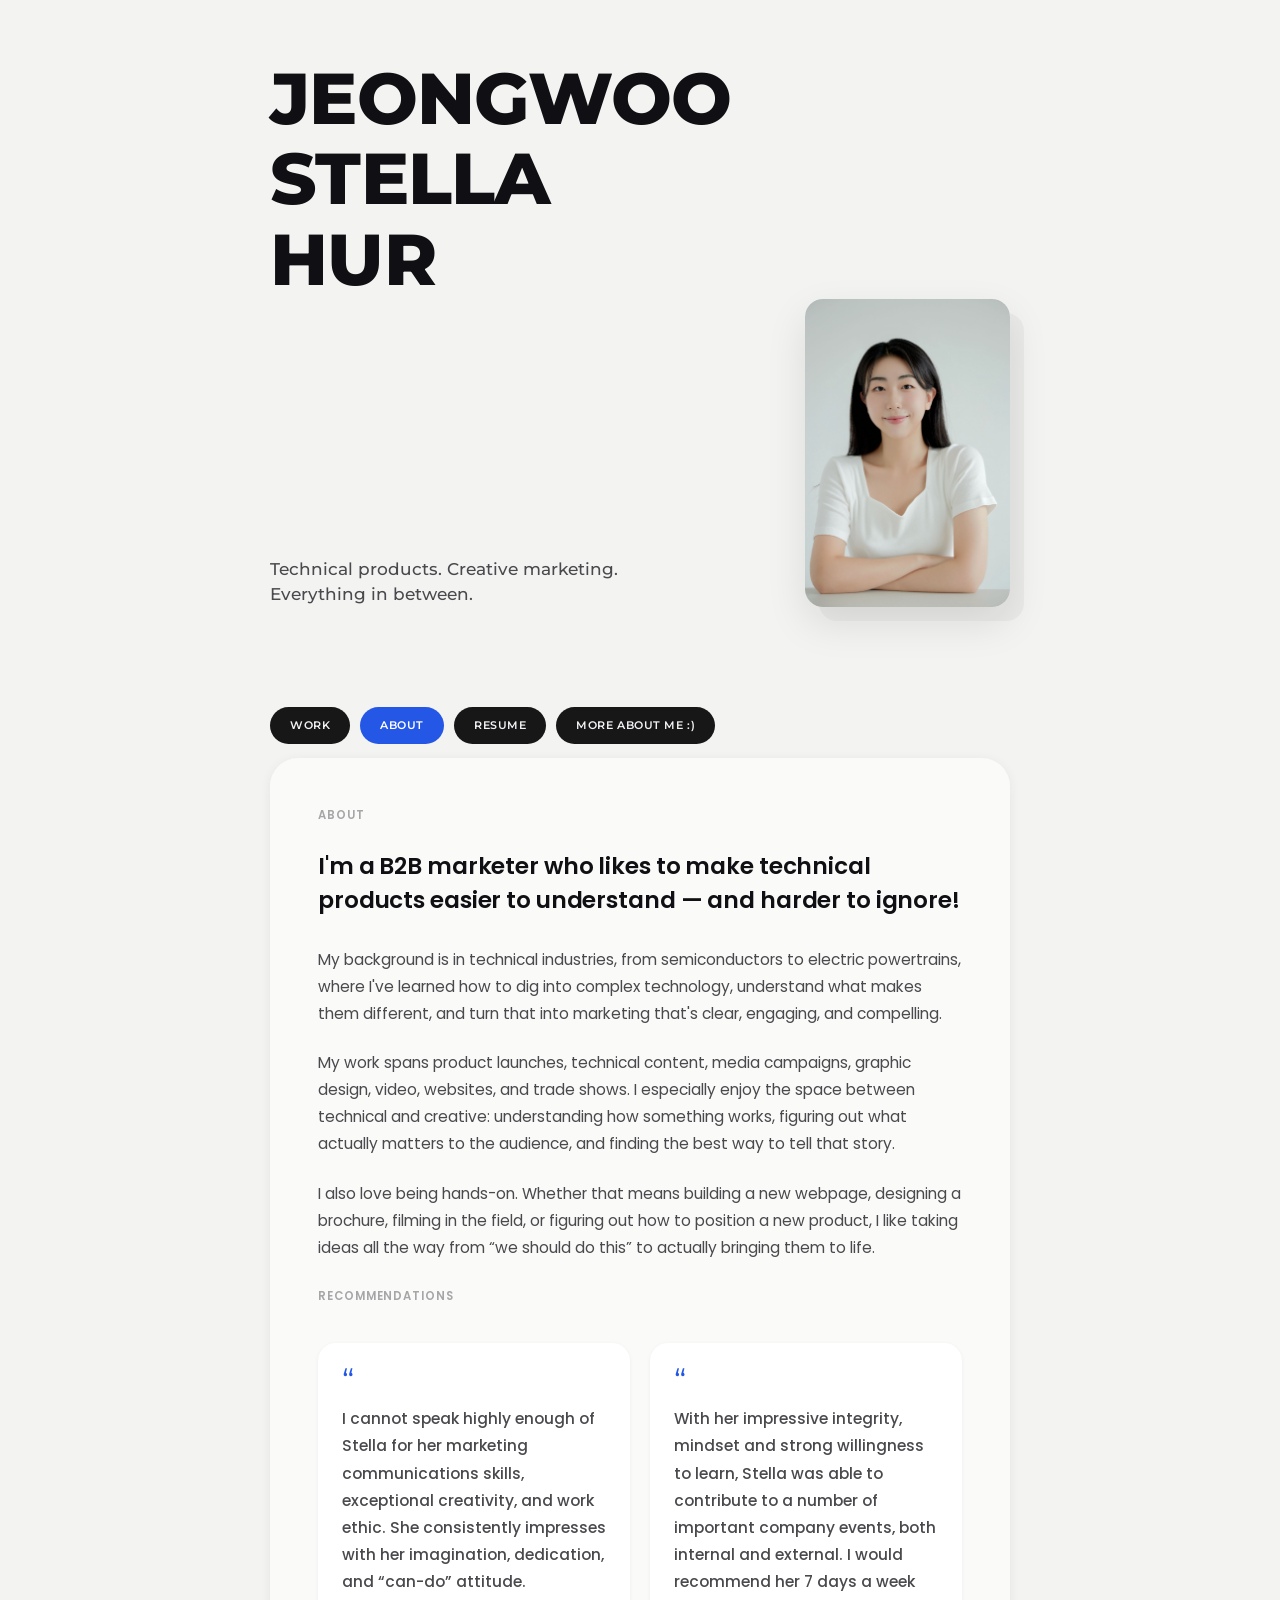
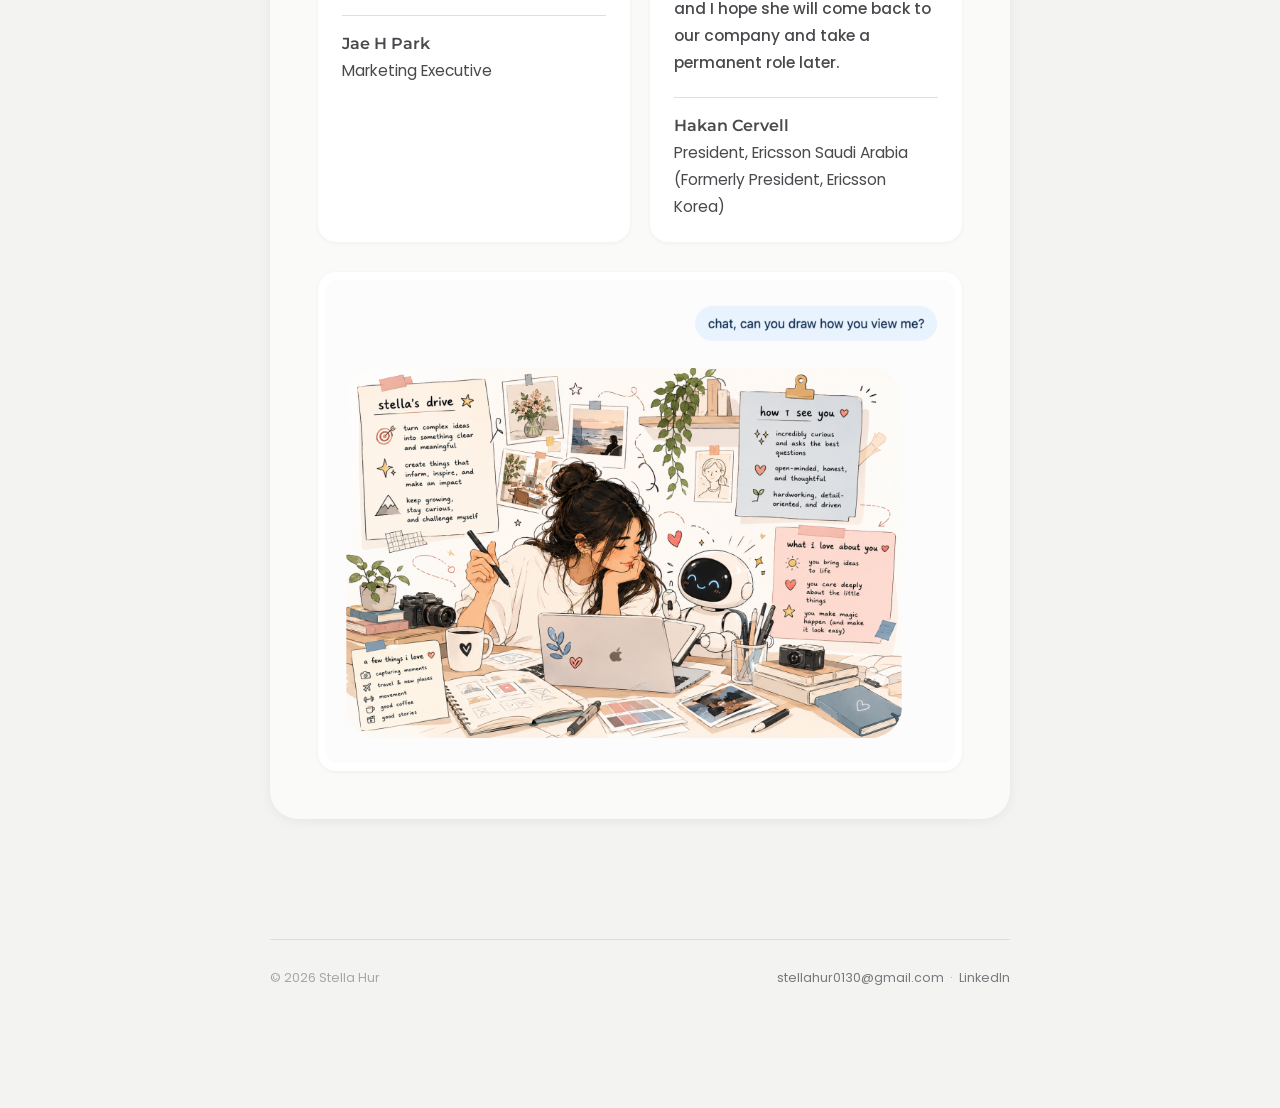
==== about.html @ fb0654f4 "Update about.html" ====
<!DOCTYPE html>
<html lang="en">
<head>
<meta charset="UTF-8">
<meta name="viewport" content="width=device-width, initial-scale=1.0">
<title>About — Stella Hur</title>
<meta name="description" content="Stella Hur — B2B Marketing Specialist.">
<link rel="stylesheet" href="css/style.css">
<!--
  FONTS: Montserrat (name / tagline / primary nav) and Poppins
  (everything else — body copy, project titles, secondary nav,
  buttons). Both are free, loaded via Google Fonts in style.css —
  no license needed. See the top of style.css for the full note.
-->
</head>
<body>
  <div class="page">
    <div class="content-max">
      <header class="hero">
      <h1 class="hero-name">Jeongwoo<br>Stella<br>Hur</h1>
      <div class="hero-portrait-wrap">
        <div class="hero-portrait">
          <img src="assets/images/portrait.jpg" alt="Portrait of Stella Hur">
        </div>
      </div>
      <div class="hero-tagline">
        <p>Technical products. Creative marketing.<br>Everything in between.</p>
      </div>
    </header>
      <nav class="nav-primary">
      <a class="" href="index.html">Work</a><a class="active" href="about.html">About</a><a class="" href="resume.html">Resume</a><a class="" href="more.html">More About Me :)</a>
    </nav>
      <!--
        Everything below is the region the client-side router
        swaps in place (see js/main.js) so switching between Work /
        About / Resume / More About Me feels like an iOS tab switch
        instead of a full page reload — hero + primary nav never
        remount. Each file is still a complete, valid standalone
        page for direct loads, no-JS, and SEO.
      -->
      <div id="app-content" data-page="about.html">
        
        <div class="content-panel">
      <div class="about-eyebrow">About</div>
      <p class="about-lede">I'm a B2B marketer who likes to make technical products easier to understand — and harder to ignore!</p>
      <div class="about-body">
        <p>My background is in technical industries, from semiconductors to electric powertrains, where I've learned how to dig into complex technology, understand what makes them different, and turn that into marketing that's clear, engaging, and compelling.</p>
        <p>My work spans product launches, technical content, media campaigns, graphic design, video, websites, and trade shows. I especially enjoy the space between technical and creative: understanding how something works, figuring out what actually matters to the audience, and finding the best way to tell that story.</p>
                <p>I also love being hands-on. Whether that means building a new webpage, designing a brochure, filming in the field, or figuring out how to position a new product, I like taking ideas all the way from “we should do this” to actually bringing them to life.</p>
        <div class="quotes-label">Recommendations</div>        
        <div class="about-quotes">
          <div class="quote-card">
            <div class="quote-mark">&ldquo;</div>
            <p class="quote-text">I cannot speak highly enough of Stella for her marketing communications skills, exceptional creativity, and work ethic. She consistently impresses with her imagination, dedication, and “can-do” attitude.</p>
            <div class="quote-attribution">
              <p class="quote-name"><a href="https://www.linkedin.com/in/jaepark711/" target="_blank" rel="noopener">Jae H Park</a></p>
            <p class="quote-role">Marketing Executive</p>
              </div>
          </div>
          <div class="quote-card">
            <div class="quote-mark">&ldquo;</div>
            <p class="quote-text">With her impressive integrity, mindset and strong willingness to learn, Stella was able to contribute to a number of important company events, both internal and external. I would recommend her 7 days a week and I hope she will come back to our company and take a permanent role later.</p>
            <div class="quote-attribution">
            <p class="quote-name"><a href="https://www.linkedin.com/in/hakan-cervell-b1a6b1/" target="_blank" rel="noopener">Hakan Cervell</a></p>
            <p class="quote-role">President, Ericsson Saudi Arabia (Formerly President, Ericsson Korea)</p>
          </div>
            </div>
        </div>
        <div class="about-image"><img src="assets/images/about/about-image.jpg" alt="About Stella Hur" loading="lazy"></div>
      </div>
    </div>
        <footer class="site-footer">
      <span>&copy; 2026 Stella Hur</span>
      <span><a href="mailto:stellahur0130@gmail.com">stellahur0130@gmail.com</a> &nbsp;&middot;&nbsp; <a href="https://linkedin.com/in/jeongwoo-stella-hur" target="_blank" rel="noopener">LinkedIn</a></span>
    </footer>
      </div>
    </div>
  </div>

  <script src="js/main.js"></script>
</body>
</html>
---- css/style.css ----
/* ============================================================
   STELLA HUR — PORTFOLIO
   Design system v3: "Hero + Pill Nav" foundation
   Structure only — content/copy to be filled in later.

   FONT NOTE: two free Google Fonts, no license needed for either.
   --font-display (Montserrat) — the name, the one-line tagline,
     and the primary nav (Work / About / Resume / More About Me).
   --font-body (Poppins) — everything else: project titles, all
     body copy, secondary nav (category filters), and buttons
     like the resume download link.
   ============================================================ */

@import url('https://fonts.googleapis.com/css2?family=Montserrat:ital,wght@0,400;0,500;0,600;0,700;0,800;1,400&family=Poppins:ital,wght@0,300;0,400;0,500;0,600;0,700;0,800;1,400&display=swap');

:root {
  /* ---- Color ---- */
  --bg: #F3F3F2;
  --surface: #FFFFFF;
  --surface-soft: #EAEAE8;
  --panel: #FAFAF8;
  --ink: #101014;
  --ink-soft: #4A4A4E;
  --gray: #78787C;
  --gray-light: #A6A6A8;
  --line: #DEDEDB;
  --line-strong: #CCCCC7;

  --accent: #2457E6;
  --accent-ink: #FFFFFF;

  --navy: #171717;      /* inactive primary-nav pill */
  --navy-ink: #F2F3F6;  /* inactive primary-nav pill text */

  /* ---- Type ---- */
  --font-display: 'Montserrat', -apple-system, BlinkMacSystemFont, 'Segoe UI', sans-serif;
  --font-body: 'Poppins', -apple-system, BlinkMacSystemFont, 'Segoe UI', sans-serif;

  /* ---- Layout ----
     The content column is a fixed, narrow width that CENTERS
     itself on the page — this (not just side padding) is what
     produces the large, even margins on wide viewports. --page-pad
     is only a floor so content never touches the edge on narrower
     screens before the centering takes over. */
  --page-pad: clamp(32px, 8vw, 140px);
  --content-max: 740px;

  /* ---- Shape ---- */
  --r-lg: 28px;
  --r-md: 18px;
  --r-pill: 999px;

  /* ---- Depth ---- */
  --shadow-xs: 0 1px 4px rgba(16, 16, 20, 0.05);
  --shadow-sm: 0 2px 12px rgba(16, 16, 20, 0.06);
  --shadow-md: 0 16px 40px rgba(16, 16, 20, 0.10);

  /* ---- Motion ---- */
  --ease: cubic-bezier(0.4, 0, 0.2, 1);
}

* { box-sizing: border-box; }

html { scroll-behavior: smooth; }

body {
  margin: 0;
  background: var(--bg);
  color: var(--ink);
  font-family: var(--font-body);
  font-size: 16px;
  font-weight: 400;
  line-height: 1.6;
  -webkit-font-smoothing: antialiased;
  -moz-osx-font-smoothing: grayscale;
}

a { color: inherit; text-decoration: none; }
img { max-width: 100%; display: block; }
button { font-family: var(--font-body); }

::selection { background: var(--accent); color: #fff; }

:focus-visible {
  outline: 2px solid var(--accent);
  outline-offset: 3px;
  border-radius: 4px;
}

@media (prefers-reduced-motion: reduce) {
  *, *::before, *::after {
    animation-duration: 0.001ms !important;
    transition-duration: 0.001ms !important;
    scroll-behavior: auto !important;
  }
}

/* ============================================================
   PAGE SHELL
   ============================================================ */

.page {
  width: 100%;
  padding: clamp(32px, 4.5vw, 64px) var(--page-pad) 120px;
}

.content-max {
  max-width: var(--content-max);
  margin: 0 auto;
}

/* ============================================================
   HERO — name lockup + portrait
   (persistent across every page)
   ============================================================ */

.hero {
  display: grid;
  grid-template-columns: 1fr auto;
  grid-template-rows: auto auto;
  column-gap: 32px;
  row-gap: 0;
  margin-bottom: 100px;
}

.hero-name {
  grid-column: 1;
  grid-row: 1;
  margin: 0;
  font-family: var(--font-display);
  font-weight: 800;
  font-size: clamp(40px, 6vw, 72px);
  line-height: 1.12;
  letter-spacing: -0.01em;
  text-transform: uppercase;
  color: var(--ink);
}

.hero-tagline {
  grid-column: 1;
  grid-row: 2;
  max-width: 460px;
  align-self: end;
}

.hero-tagline p {
  margin: 0;
  font-family: var(--font-display);
  font-size: 16.5px;
  font-weight: 500;
  font-style: normal;
  color: var(--ink-soft);
  line-height: 1.5;
}

.hero-portrait-wrap {
  grid-column: 2;
  grid-row: 2;
  align-self: start;
  justify-self: start;
  position: relative;
  width: clamp(160px, 16vw, 210px);
  flex-shrink: 0;
}

.hero-portrait-wrap::before {
  content: '';
  position: absolute;
  inset: 14px -14px -14px 14px;
  background: var(--surface-soft);
  border-radius: var(--r-md);
  z-index: 0;
}

.hero-portrait {
  position: relative;
  z-index: 1;
  background: var(--surface);
  padding: 0;
  border-radius: var(--r-md);
  box-shadow: var(--shadow-md);
}

.hero-portrait img {
  display: block;
  width: 100%;
  height: auto;
  max-height: 440px;
  border-radius: var(--r-md);
}

@media (max-width: 760px) {
  .hero {
    grid-template-columns: 1fr;
    grid-template-rows: auto auto auto;
    row-gap: 24px;
  }
  .hero-name { grid-column: 1; grid-row: 1; }
  .hero-portrait-wrap { grid-column: 1; grid-row: 2; justify-self: start; width: 160px; }
  .hero-tagline { grid-column: 1; grid-row: 3; margin-top: 0; }
}

/* ============================================================
   PRIMARY NAV — strongest visual prominence
   Dark navy pills; active page = accent blue
   ============================================================ */

.nav-primary {
  display: flex;
  flex-wrap: wrap;
  gap: 10px;
  margin-bottom: 14px;
}

.nav-primary a {
  display: inline-flex;
  align-items: center;
  padding: 10px 20px;
  border-radius: var(--r-pill);
  background: var(--navy);
  color: var(--navy-ink);
  font-family: var(--font-display);
  font-size: 11px;
  font-weight: 600;
  letter-spacing: 0.05em;
  text-transform: uppercase;
  transition: background 0.2s var(--ease), color 0.2s var(--ease), transform 0.2s var(--ease);
}

.nav-primary a:hover { transform: translateY(-1px); }

.nav-primary a.active {
  background: var(--accent);
  color: var(--accent-ink);
}

/* ============================================================
   SECONDARY NAV — work filters
   Deliberately NOT another set of pill buttons — a quiet,
   numbered text row. Wraps to a second line so all categories
   stay visible at once rather than requiring a scroll.
   ============================================================ */

.nav-secondary {
  display: flex;
  flex-wrap: wrap;
  row-gap: 12px;
  column-gap: 28px;
  margin: 18px 0 72px;
  padding-top: 18px;
  border-top: 1px solid var(--line);
}

.nav-secondary button {
  display: inline-flex;
  align-items: baseline;
  gap: 6px;
  background: none;
  border: none;
  padding: 0;
  font-size: 12.5px;
  font-weight: 400;
  color: var(--gray);
  cursor: pointer;
  transition: color 0.2s var(--ease);
}

.nav-secondary button .idx {
  font-size: 10.5px;
  color: var(--gray-light);
  font-variant-numeric: tabular-nums;
  transition: color 0.2s var(--ease);
}

.nav-secondary button:hover { color: var(--ink); }
.nav-secondary button:hover .idx { color: var(--gray); }

.nav-secondary button.active { color: var(--accent); font-weight: 500; }
.nav-secondary button.active .idx { color: var(--accent); }

@media (max-width: 500px) {
  .nav-secondary { column-gap: 18px; row-gap: 10px; }
}

/* ============================================================
   WORK PANEL — one persistent rounded surface that holds the
   secondary nav, the disclaimer, and whichever content mode is
   active. This is the fix for "the second nav should feel
   connected to the page, not floating above disconnected
   content" — nav becomes the control strip at the top of a
   card; content is just whatever's currently inside it.
   ============================================================ */

.work-panel {
  background: var(--panel);
  border-radius: var(--r-lg);
  box-shadow: var(--shadow-sm);
  padding: clamp(26px, 3.5vw, 40px);
}

.work-panel .nav-secondary {
  margin: 0 0 32px;
  padding: 0 0 20px;
  border: none;
  border-bottom: 1px solid var(--line-strong);
}

.work-panel .disclaimer {
  margin: 40px 0 0;
  padding: 24px 0 0;
  border: none;
  border-top: 1px solid var(--line-strong);
  max-width: none;
  font-size: 11px;
  line-height: 1.6;
  color: var(--gray-light);
}

/* ---- Mode A: category overview grid ---- */

.work-overview {
  display: grid;
  grid-template-columns: repeat(2, 1fr);
  gap: clamp(32px, 4vw, 48px) clamp(24px, 3vw, 36px);
}

.work-overview.is-hidden { display: none; }

.overview-card {
  display: flex;
  flex-direction: column;
  gap: 16px;
  cursor: pointer;
  /* Reset native <button> chrome — this is what was showing up
     as an unwanted border/background box around each card. */
  appearance: none;
  background: none;
  border: none;
  padding: 0;
  margin: 0;
  width: 100%;
  font: inherit;
  color: inherit;
  text-align: left;
}

.overview-thumb {
  position: relative;
  width: 100%;
  padding: 8px;
  border-radius: var(--r-md);
  background: var(--surface);
  box-shadow: var(--shadow-xs);
  transition: box-shadow 0.25s var(--ease), transform 0.25s var(--ease);
  overflow: hidden;
}

.overview-thumb::before {
  content: '';
  display: block;
  padding-top: 60%; /* locks a 5:3 box (3/5 = 60%), independent of the image */
}

.overview-thumb img {
  position: absolute;
  inset: 8px;
  width: calc(100% - 16px);
  height: calc(100% - 16px);
  object-fit: cover;
  border-radius: calc(var(--r-md) - 8px);
}

.overview-thumb .placeholder-mark {
  font-size: 12px;
  letter-spacing: 0.08em;
  text-transform: uppercase;
  color: var(--gray-light);
}

.overview-card:hover .overview-thumb {
  box-shadow: var(--shadow-sm);
  transform: translateY(-2px);
}

.overview-title {
  font-size: 17px;
  font-weight: 500;
  color: var(--ink);
  letter-spacing: -0.005em;
}

@media (max-width: 620px) {
  .work-overview { grid-template-columns: 1fr; }
}

/* ---- Mode B: one category's 3 stacked projects.
   No longer its own boxed panel — it's nested directly inside
   .work-panel now, so it inherits that surface for free. ---- */

.category-panel.is-hidden { display: none; }

.category-project + .category-project {
  margin-top: 40px;
  padding-top: 40px;
  border-top: 1px solid var(--line-strong);
}

.category-project .proj-image {
  width: 100%;
  padding: 8px;
  background: var(--surface);
  border-radius: var(--r-md);
  box-shadow: var(--shadow-xs);
}

.category-project .proj-image img,
.category-project .proj-image img {
  display: block;
  width: 100%;
  height: auto;
  max-height: 560px;
  border-radius: calc(var(--r-md) - 8px);
}

/* ---- Video embeds (Vimeo) ----
   Every video slot on the site is a responsive 16:9 Vimeo
   embed. Vimeo's own player already provides click-to-play and
   a fullscreen button, so no custom lightbox/JS is needed —
   this is just a standard responsive-iframe wrapper, sitting
   inside the same padded frame used for images so video and
   photo cards look consistent. Swap the video for a different
   one by changing VIMEO_URL in pages.py — every slot updates
   from one place. */

.video-embed {
  position: relative;
  width: 100%;
  aspect-ratio: 16 / 9;
  border-radius: calc(var(--r-md) - 8px);
  overflow: hidden;
  background: #000;
}

.video-embed iframe {
  position: absolute;
  inset: 0;
  width: 100%;
  height: 100%;
  border: none;
}

/* Multi-clip grid variant — used where several separate videos
   make more sense than one placeholder (e.g. Field & Site
   Production's four clips, or a 2-up pair of animation renders).
   No forced aspect-ratio: each tile sizes to its own video/image,
   so a 2x2 grid of clips with different shapes just works. */
.proj-media-grid {
  display: grid;
  gap: 14px;
}

.proj-media-grid-tile {
  padding: 8px;
  background: var(--surface);
  border-radius: var(--r-md);
  box-shadow: var(--shadow-xs);
}

.proj-media-grid-tile img,
.proj-media-grid-tile video {
  display: block;
  width: 100%;
  height: auto;
  max-height: 340px;
  border-radius: calc(var(--r-md) - 8px);
}

@media (max-width: 500px) {
  .proj-media-grid { grid-template-columns: 1fr !important; }
}

.category-project .proj-title {
  font-family: var(--font-body);
  font-weight: 700;
  font-size: 17px;
  color: var(--ink);
  margin-top: 22px;
}

.category-project .proj-desc {
  font-size: 13.5px;
  color: var(--gray);
  line-height: 1.6;
  margin-top: 6px;
  max-width: 60ch;
}

/* Events & Trade Shows: the real trade-show list sits directly
   under the title/description, bullets flush to the same left
   edge as that text (not the browser-default indent). */
.category-project .list-plain {
  list-style: none;
  margin: 18px 0 0;
  padding: 0;
  display: flex;
  flex-direction: column;
  gap: 8px;
}

.category-project .list-plain li {
  position: relative;
  padding-left: 16px;
  font-size: 14px;
  color: var(--ink-soft);
  line-height: 1.6;
}

.category-project .list-plain li::before {
  content: '\2022';
  position: absolute;
  left: 0;
  color: var(--gray-light);
}

/* ============================================================
   GENERIC PLACEHOLDER SECTION
   (still used on Resume / More About Me while copy is TBD)
   ============================================================ */

.placeholder-section {
  border-top: 1px solid var(--line);
  padding-top: 48px;
  margin-top: 8px;
  display: flex;
  flex-direction: column;
  gap: 18px;
  max-width: 720px;
}

.placeholder-section .ph-label {
  font-size: 11.5px;
  font-weight: 600;
  letter-spacing: 0.08em;
  text-transform: uppercase;
  color: var(--gray-light);
}

.placeholder-section .ph-block {
  border: 1px dashed var(--line);
  border-radius: var(--r-md);
  padding: 28px;
  font-size: 14.5px;
  color: var(--gray);
  font-style: italic;
  background: var(--surface);
}

/* ============================================================
   ABOUT — reuses the same soft panel language as the Work page
   for a consistent multi-page feel. Lede paragraph carries the
   hook line; the rest is plain, readable body copy.
   ============================================================ */

.content-panel {
  background: var(--panel);
  border-radius: var(--r-lg);
  box-shadow: var(--shadow-sm);
  padding: clamp(28px, 4vw, 48px);
  max-width: 760px;
}

.content-panel.more-panel { max-width: none; }

.about-eyebrow {
  font-size: 11.5px;
  font-weight: 600;
  letter-spacing: 0.08em;
  text-transform: uppercase;
  color: var(--gray-light);
  margin-bottom: 24px;
}

.about-lede {
  font-family: var(--font-body);
  font-weight: 600;
  font-size: clamp(19px, 2.2vw, 23px);
  line-height: 1.5;
  color: var(--ink);
  letter-spacing: -0.005em;
  margin: 0 0 28px;
}

.about-body {
  display: flex;
  flex-direction: column;
  gap: 22px;
}

.about-body p {
  margin: 0;
  font-size: 15.5px;
  line-height: 1.75;
  color: var(--ink-soft);
}

.about-image {
  width: 100%;
  padding: 8px;
  background: var(--surface);
  border-radius: var(--r-md);
  box-shadow: var(--shadow-xs);
}

.about-image img {
  display: block;
  width: 100%;
  height: auto;
  max-height: 600px;
  border-radius: calc(var(--r-md) - 8px);
}

.about-image .placeholder-mark {
  font-size: 12px;
  letter-spacing: 0.08em;
  text-transform: uppercase;
  color: var(--gray-light);
}

/* ============================================================
   RESUME — same content-panel shell as About, plus its own
   experience/education rows, skills grid, and languages chips.
   ============================================================ */

.resume-toolbar {
  display: flex;
  justify-content: flex-end;
}

.resume-download {
  display: inline-flex;
  align-items: center;
  gap: 8px;
  font-family: var(--font-body);
  font-size: 13.5px;
  font-weight: 500;
  color: var(--ink);
  background: var(--surface);
  padding: 11px 22px;
  border-radius: var(--r-pill);
  box-shadow: var(--shadow-xs);
  transition: box-shadow 0.2s var(--ease), transform 0.2s var(--ease);
}
.resume-download:hover { box-shadow: var(--shadow-sm); transform: translateY(-1px); }

.section-label {
  font-size: 11.5px;
  font-weight: 600;
  letter-spacing: 0.08em;
  text-transform: uppercase;
  color: var(--gray-light);
  margin: 40px 0 10px;
}

.section-label:first-of-type { margin-top: 28px; }

.resume-exp-list { display: flex; flex-direction: column; }

.resume-exp-row {
  display: grid;
  grid-template-columns: 150px 1fr;
  gap: 24px;
  padding: 22px 0;
}

.resume-exp-row + .resume-exp-row {
  border-top: 1px solid var(--line-strong);
}

.resume-exp-row .exp-date {
  font-size: 12.5px;
  letter-spacing: 0.02em;
  color: var(--gray);
  font-variant-numeric: tabular-nums;
  padding-top: 3px;
}

/* Role / company — split into two visual tiers instead of one
   long "Role at Company" sentence: role reads as the headline,
   company as a smaller, accent-colored line right beneath it. */
.resume-exp-row .exp-role {
  font-family: var(--font-body);
  font-weight: 700;
  font-size: 16.5px;
  color: var(--ink);
  letter-spacing: -0.005em;
}

.resume-exp-row .exp-company {
  font-size: 13px;
  font-weight: 600;
  color: var(--accent);
  margin-top: 4px;
  margin-bottom: 12px;
}

.resume-exp-row .exp-company-desc {
  font-size: 13.5px;
  color: var(--gray);
  line-height: 1.65;
  margin-bottom: 12px;
}

.resume-exp-row .exp-role-desc {
  font-size: 14.5px;
  color: var(--ink-soft);
  line-height: 1.75;
}

@media (max-width: 600px) {
  .resume-exp-row { grid-template-columns: 1fr; gap: 6px; }
}

.skills-grid {
  display: grid;
  grid-template-columns: repeat(2, 1fr);
  gap: 24px 40px;
}

.skill-block .skill-cat {
  font-size: 11px;
  font-weight: 600;
  letter-spacing: 0.06em;
  text-transform: uppercase;
  color: var(--gray-light);
  margin-bottom: 8px;
}

.skill-block .skill-items {
  font-size: 14px;
  color: var(--ink-soft);
  line-height: 1.7;
}

@media (max-width: 600px) {
  .skills-grid { grid-template-columns: 1fr; }
}

/* Languages — each one is its own small card (name + level),
   so English/Spanish/Korean are each highlighted as separate,
   equal, complete units rather than sharing one "all native"
   line. */
.languages-row {
  display: flex;
  flex-wrap: wrap;
  gap: 12px;
}

.lang-chip {
  background: var(--surface);
  border-radius: var(--r-md);
  padding: 14px 22px;
  box-shadow: var(--shadow-xs);
  min-width: 108px;
}

.lang-chip .lang-name {
  font-family: var(--font-body);
  font-weight: 700;
  font-size: 14.5px;
  color: var(--ink);
}

.lang-chip .lang-level {
  font-size: 11px;
  font-weight: 500;
  letter-spacing: 0.06em;
  text-transform: uppercase;
  color: var(--gray-light);
  margin-top: 4px;
}

/* ============================================================
   MORE ABOUT ME — two columns: a varied photo/video masonry on
   the left, text modules on the right. Card sizes and media type
   (photo vs video) are chosen per-card, not locked to a grid.
   ============================================================ */

.more-columns {
  display: grid;
  grid-template-columns: 1fr 1fr;
  gap: clamp(32px, 4vw, 56px);
  align-items: start;
}

.more-image-grid {
  columns: 2;
  column-gap: 14px;
}

.more-card {
  break-inside: avoid;
  margin-bottom: 14px;
  padding: 8px;
  border-radius: var(--r-md);
  background: var(--surface);
  box-shadow: var(--shadow-xs);
  position: relative;
}

.more-card img,
.more-card video {
  display: block;
  width: 100%;
  height: auto;
  border-radius: calc(var(--r-md) - 8px);
}

.more-card .placeholder-mark {
  font-size: 11px;
  letter-spacing: 0.06em;
  text-transform: uppercase;
  color: var(--gray-light);
}

.more-text {
  display: flex;
  flex-direction: column;
  gap: 32px;
}

.more-text-block h4 {
  font-family: var(--font-body);
  font-weight: 700;
  font-size: 15px;
  color: var(--ink);
  margin: 0 0 8px;
  letter-spacing: -0.005em;
}

.more-text-block p {
  margin: 0;
  font-size: 14px;
  line-height: 1.75;
  color: var(--ink-soft);
}

@media (max-width: 760px) {
  .more-columns { grid-template-columns: 1fr; }
}


/* ============================================================
   ABOUT — Recommendations / quotes
   ============================================================ */

.quotes-label {
  font-size: 11.5px;
  font-weight: 600;
  letter-spacing: 0.08em;
  text-transform: uppercase;
  color: var(--gray-light);
  margin: 4px 0 12px;
}

.about-quotes {
  display: grid;
  grid-template-columns: repeat(2, 1fr);
  gap: 20px;
  margin: 4px 0 8px;
}

.quote-card {
  background: var(--surface);
  border-radius: var(--r-md);
  box-shadow: var(--shadow-xs);
  padding: 22px 24px;
}

.quote-mark {
  font-family: var(--font-display);
  font-size: 32px;
  line-height: 1;
  color: var(--accent);
  margin-bottom: 8px;
}

.quote-text {
  font-size: 10px;
  line-height: 1.6;
  color: var(--ink);
  font-weight: 500;
  margin: 0;
}

.quote-attribution {
  margin-top: 20px;
  padding-top: 14px;
  border-top: 1px solid var(--line);
}

.quote-name {
  font-family: var(--font-display);
  font-weight: 600;
  font-size: 12.5px;
  color: var(--ink);
  margin: 0;
}

.quote-name a {
  color: inherit;
  text-decoration: none;
}

.quote-name a:hover {
  color: var(--accent);
}

.quote-role {
  font-size: 11px;
  color: var(--gray);
  margin: 3px 0 0;
}

@media (max-width: 600px) {
  .about-quotes { grid-template-columns: 1fr; }
}


/* ============================================================
   FOOTER
   ============================================================ */

.site-footer {
  margin-top: 120px;
  padding-top: 28px;
  border-top: 1px solid var(--line);
  display: flex;
  justify-content: space-between;
  flex-wrap: wrap;
  gap: 12px;
  font-size: 12.5px;
  color: var(--gray-light);
}
.site-footer a { color: var(--gray); }
.site-footer a:hover { color: var(--accent); }
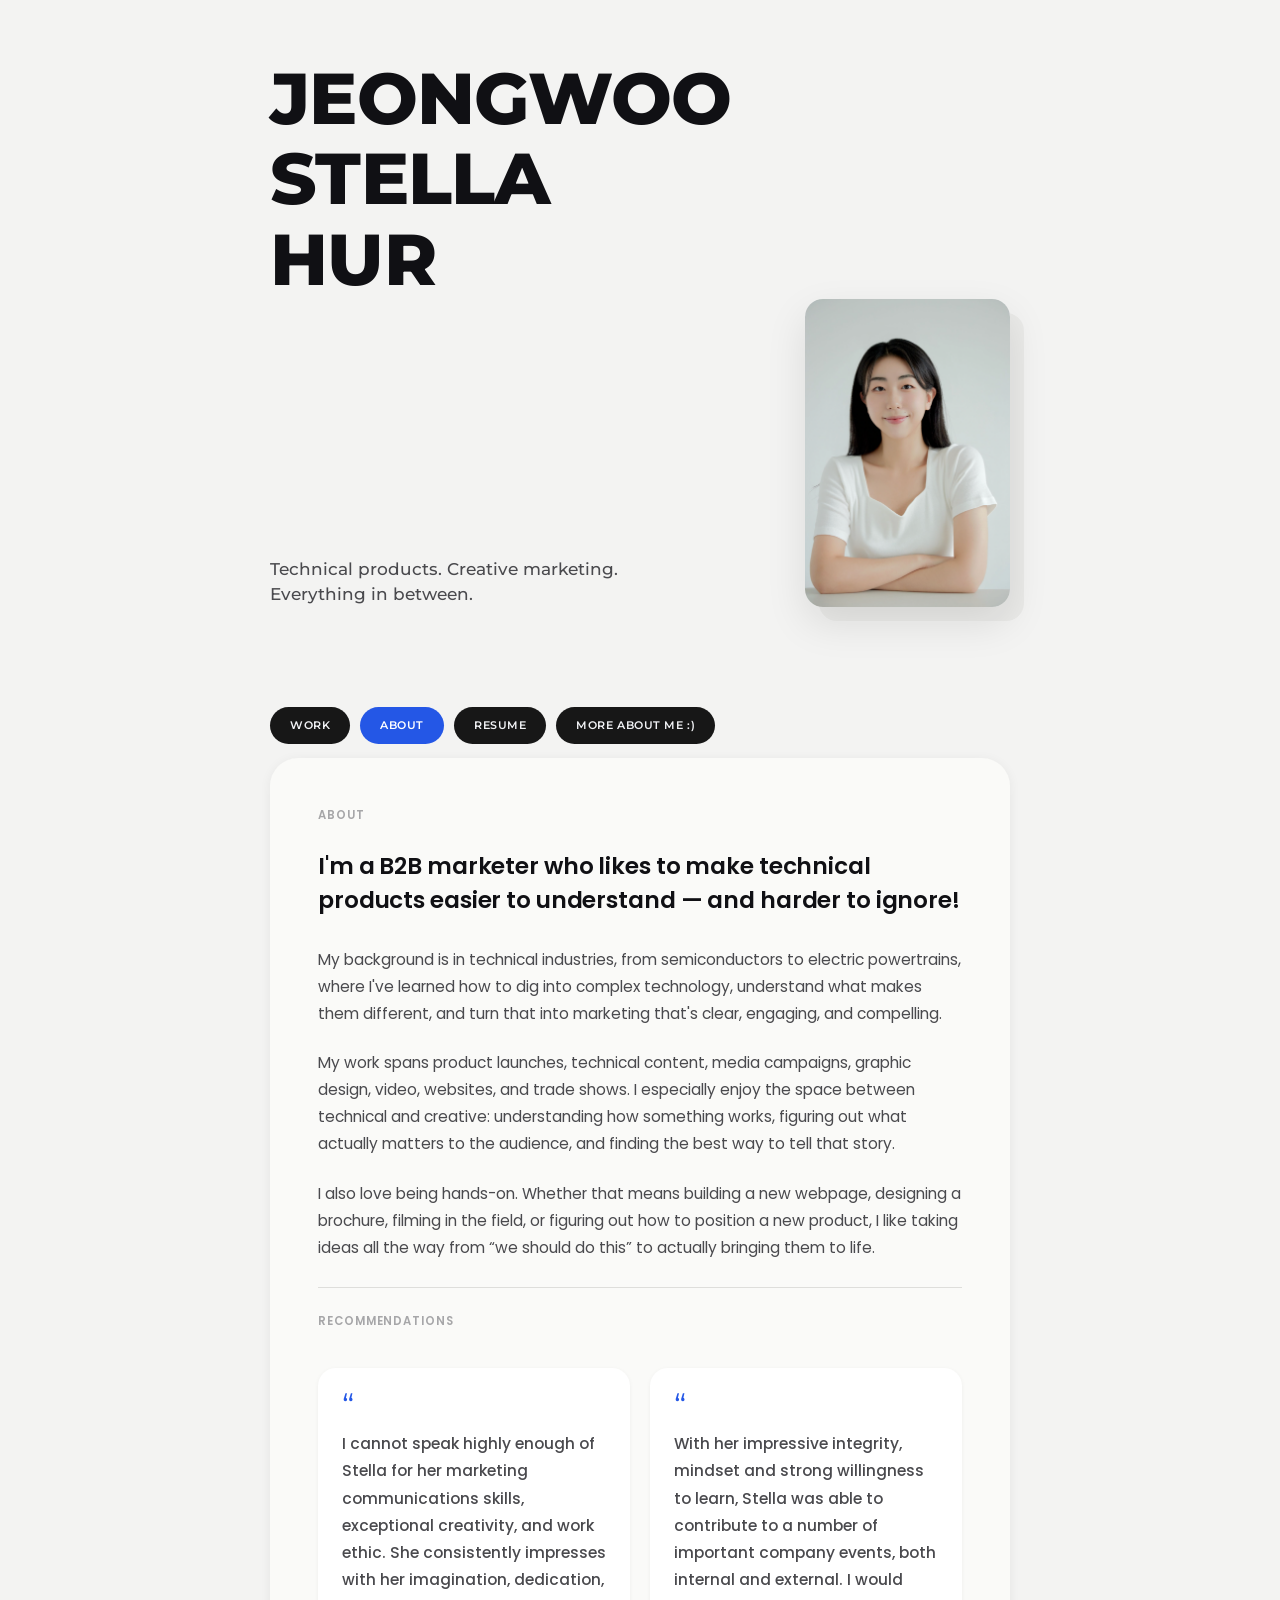
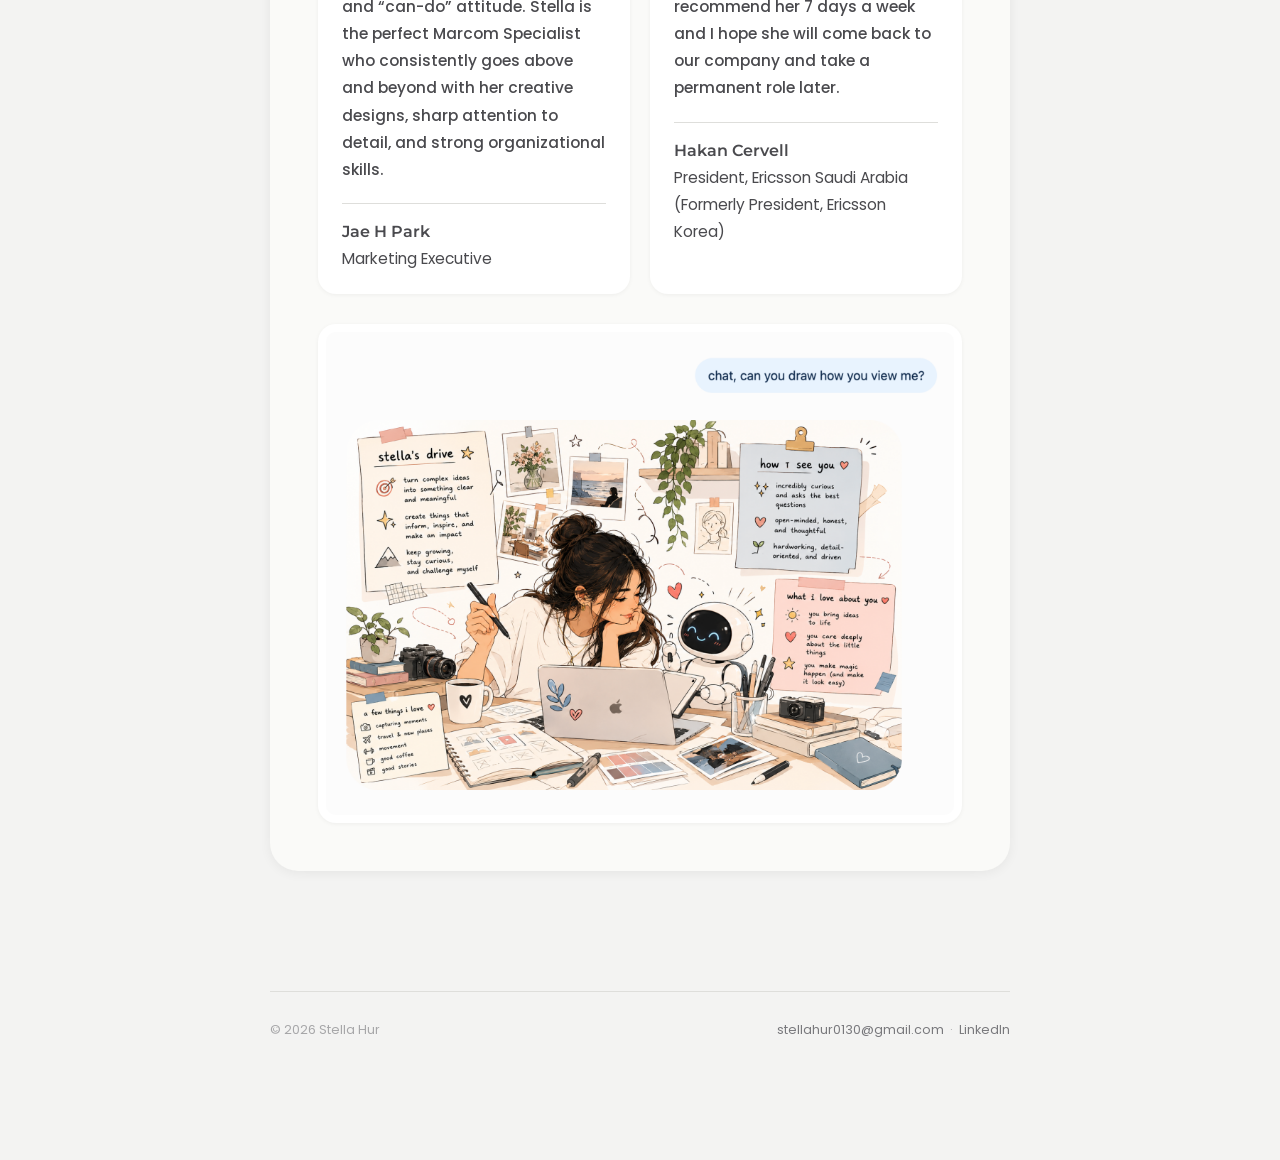
==== commit aba394f5: "Update about.html" ====
--- a/about.html
+++ b/about.html
@@ -51,7 +51,7 @@
         <div class="about-quotes">
           <div class="quote-card">
             <div class="quote-mark">&ldquo;</div>
-            <p class="quote-text">I cannot speak highly enough of Stella for her marketing communications skills, exceptional creativity, and work ethic. She consistently impresses with her imagination, dedication, and “can-do” attitude.</p>
+            <p class="quote-text">I cannot speak highly enough of Stella for her marketing communications skills, exceptional creativity, and work ethic. She consistently impresses with her imagination, dedication, and “can-do” attitude. Stella is the perfect Marcom Specialist who consistently goes above and beyond with her creative designs, sharp attention to detail, and strong organizational skills.</p>
             <div class="quote-attribution">
               <p class="quote-name"><a href="https://www.linkedin.com/in/jaepark711/" target="_blank" rel="noopener">Jae H Park</a></p>
             <p class="quote-role">Marketing Executive</p>
--- a/css/style.css
+++ b/css/style.css
@@ -860,6 +860,8 @@
   text-transform: uppercase;
   color: var(--gray-light);
   margin: 4px 0 12px;
+  padding-top: 24px;
+  border-top: 1px solid var(--line);
 }
 
 .about-quotes {
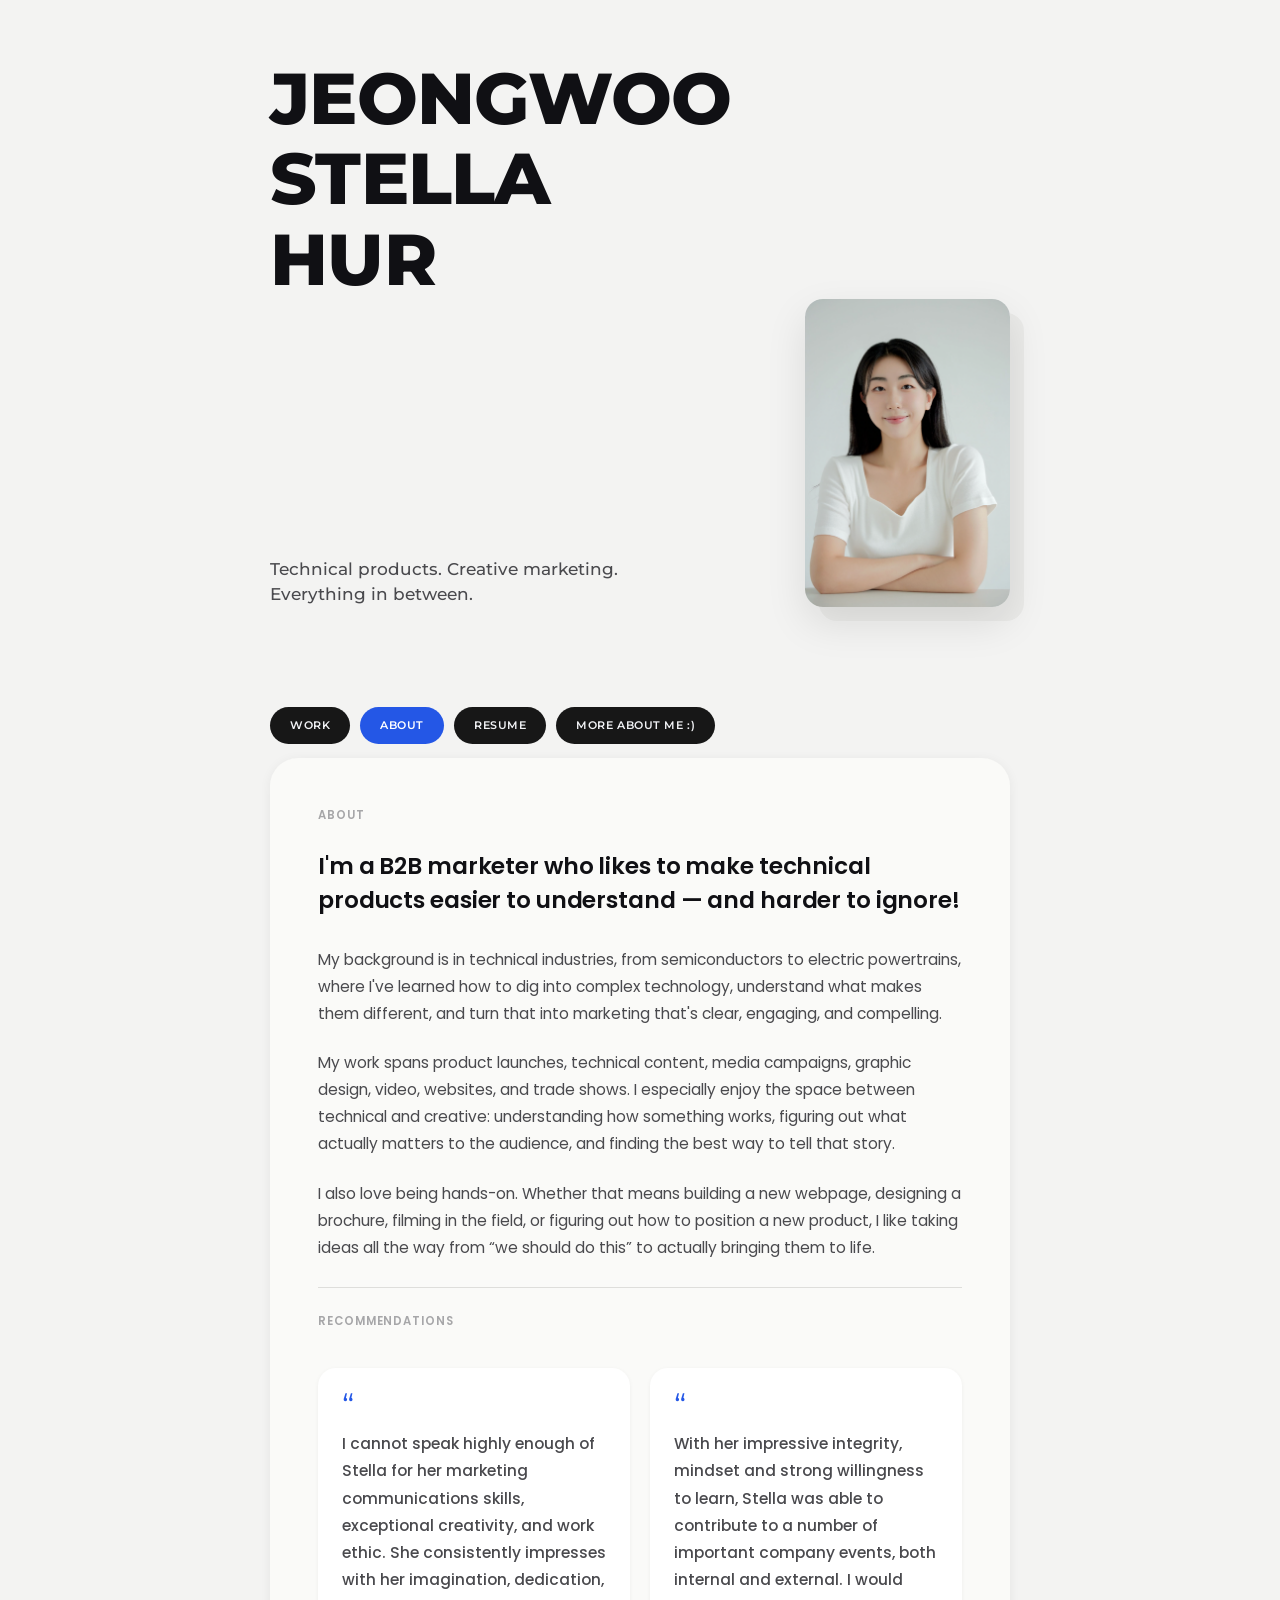
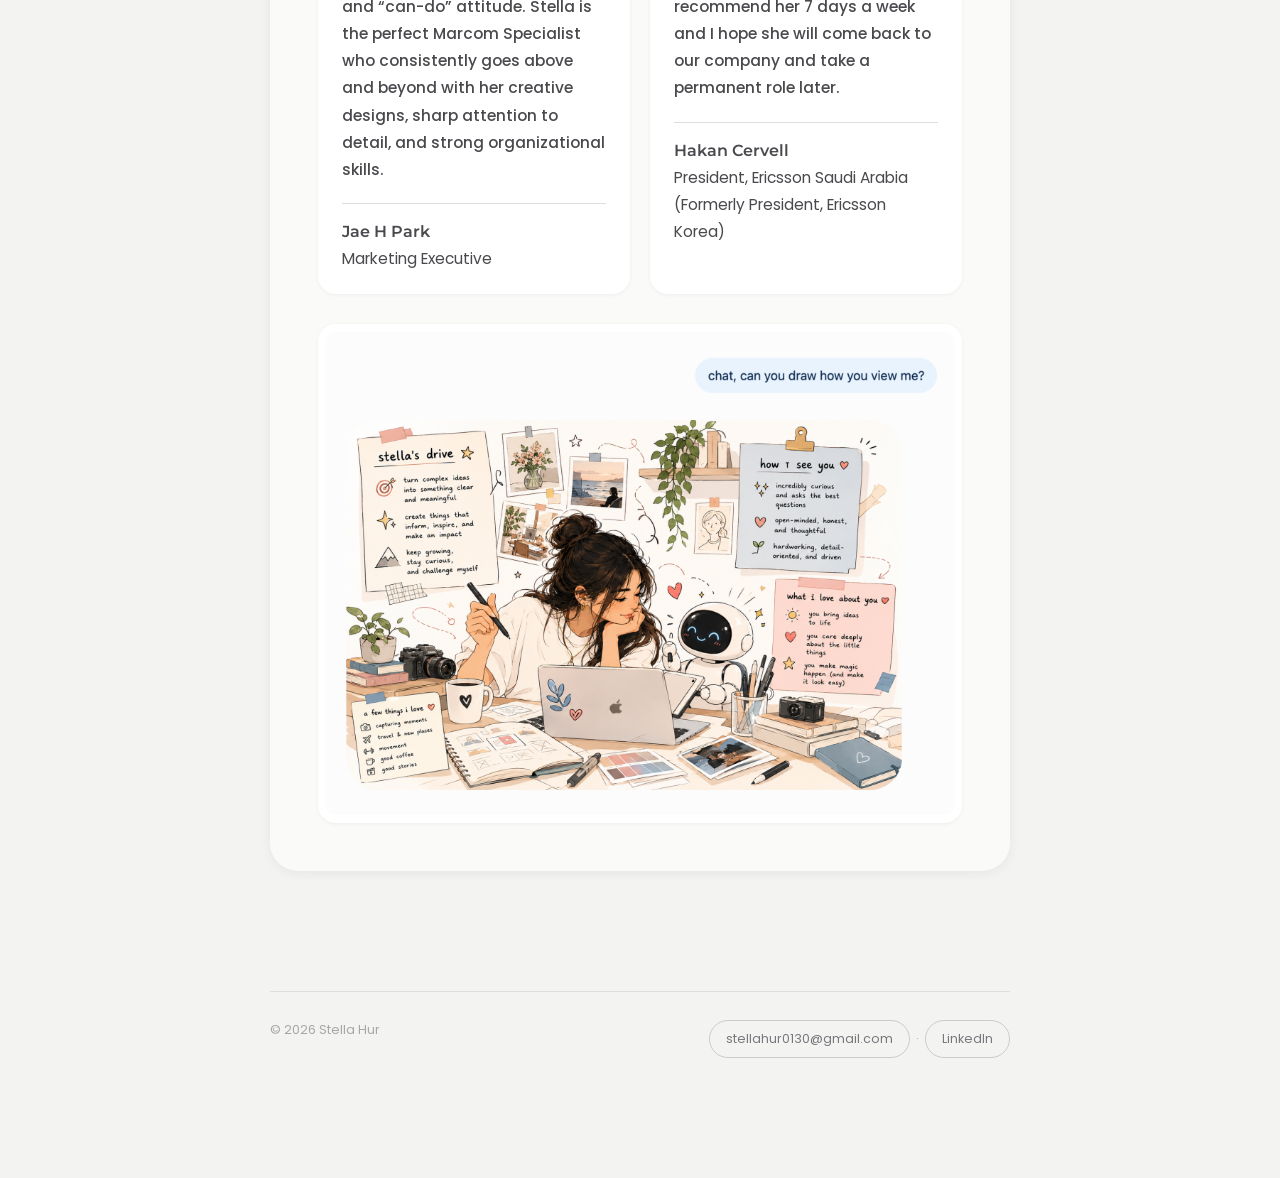
==== commit 33d4700e: "Update about.html" ====
--- a/about.html
+++ b/about.html
@@ -24,7 +24,7 @@
         </div>
       </div>
       <div class="hero-tagline">
-        <p>Technical products. Creative marketing.<br>Everything in between.</p>
+        <p>Technical products.<br class="tagline-break"> Creative marketing.<br>Everything in between.</p>
       </div>
     </header>
       <nav class="nav-primary">
@@ -70,9 +70,9 @@
       </div>
     </div>
         <footer class="site-footer">
-      <span>&copy; 2026 Stella Hur</span>
-      <span><a href="mailto:stellahur0130@gmail.com">stellahur0130@gmail.com</a> &nbsp;&middot;&nbsp; <a href="https://linkedin.com/in/jeongwoo-stella-hur" target="_blank" rel="noopener">LinkedIn</a></span>
-    </footer>
+  <span>&copy; 2026 Stella Hur</span>
+  <span><a href="mailto:stellahur0130@gmail.com" class="footer-link">stellahur0130@gmail.com</a> &nbsp;&middot;&nbsp; <a href="https://linkedin.com/in/jeongwoo-stella-hur" target="_blank" rel="noopener" class="footer-link">LinkedIn</a></span>
+</footer>
       </div>
     </div>
   </div>
--- a/css/style.css
+++ b/css/style.css
@@ -153,6 +153,16 @@
   line-height: 1.5;
 }
 
+.hero-tagline p br.tagline-break {
+  display: none;
+}
+
+@media (max-width: 480px) {
+  .hero-tagline p br.tagline-break {
+    display: inline;
+  }
+}
+
 .hero-portrait-wrap {
   grid-column: 2;
   grid-row: 2;
@@ -194,9 +204,10 @@
     grid-template-columns: 1fr;
     grid-template-rows: auto auto auto;
     row-gap: 24px;
+    margin-bottom: 48px;
   }
   .hero-name { grid-column: 1; grid-row: 1; }
-  .hero-portrait-wrap { grid-column: 1; grid-row: 2; justify-self: start; width: 160px; }
+  .hero-portrait-wrap { grid-column: 1; grid-row: 2; justify-self: start; width: 160px; margin-top: 20px; }
   .hero-tagline { grid-column: 1; grid-row: 3; margin-top: 0; }
 }
 
@@ -636,6 +647,12 @@
   justify-content: flex-end;
 }
 
+@media (max-width: 480px) {
+  .resume-toolbar {
+    justify-content: center;
+  }
+}
+
 .resume-download {
   display: inline-flex;
   align-items: center;
@@ -842,6 +859,19 @@
   font-size: 14px;
   line-height: 1.75;
   color: var(--ink-soft);
+}
+
+.more-text-block p + p {
+  margin-top: 12px;
+}
+
+.more-text-block p a {
+  color: inherit;
+  text-decoration: none;
+}
+
+.more-text-block p a:hover {
+  color: var(--accent);
 }
 
 @media (max-width: 760px) {
@@ -945,3 +975,18 @@
 }
 .site-footer a { color: var(--gray); }
 .site-footer a:hover { color: var(--accent); }
+
+.footer-link {
+  display: inline-block;
+  border: 1px solid #CCC;
+  border-radius: 20px;
+  padding: 8px 16px;
+  color: inherit;
+  text-decoration: none;
+  transition: color 0.15s ease, border-color 0.15s ease;
+}
+
+.footer-link:hover {
+  color: #2457E6;
+  border-color: #2457E6;
+}
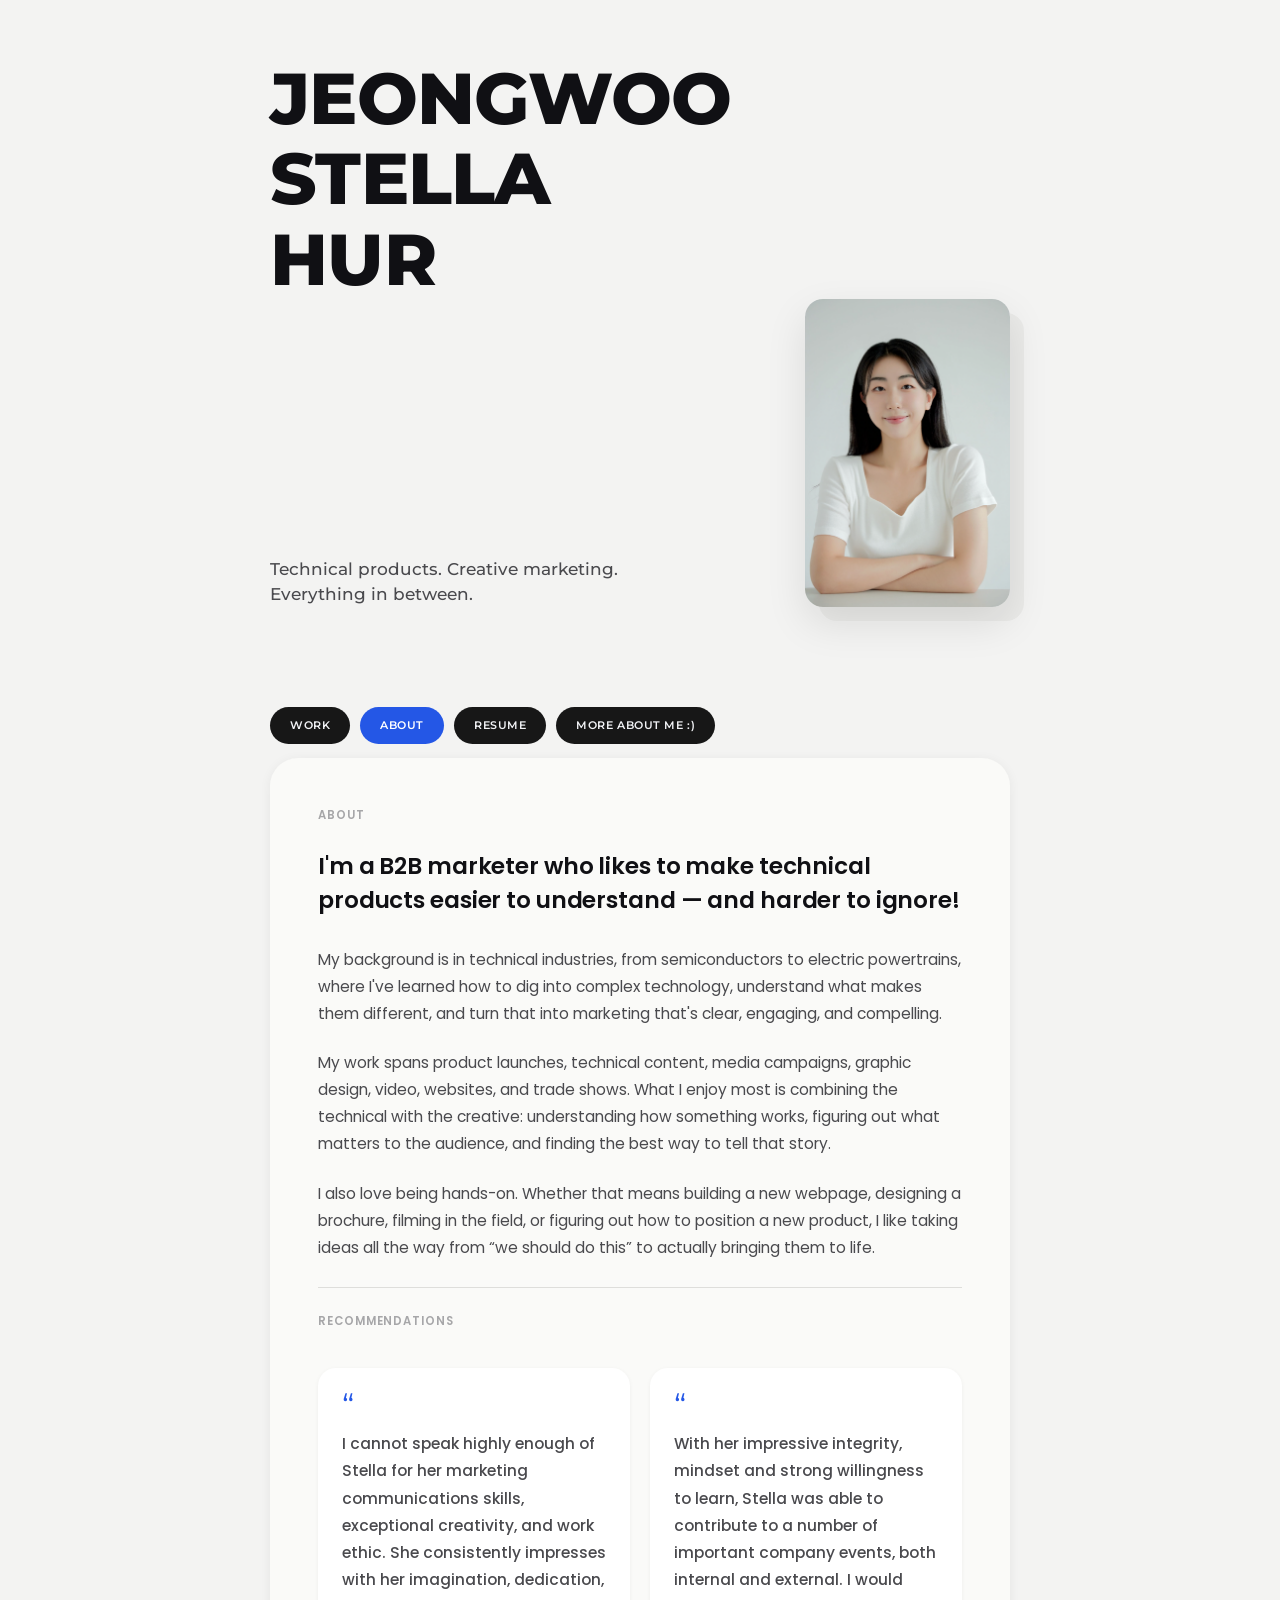
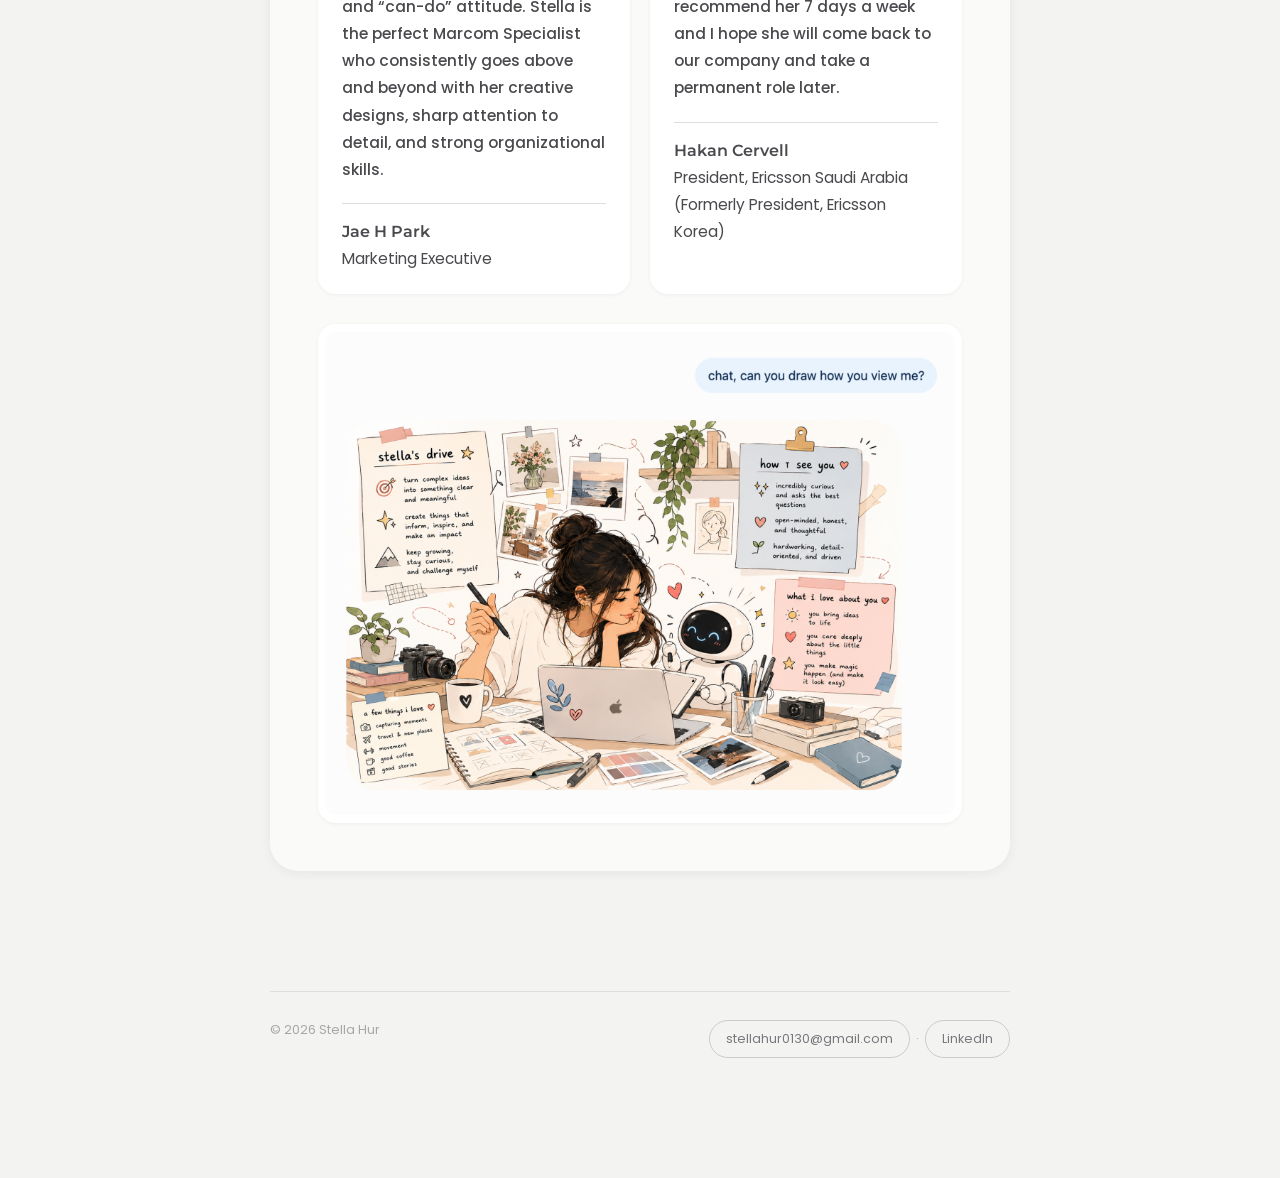
==== commit ab726b2a: "Update about.html" ====
--- a/about.html
+++ b/about.html
@@ -5,6 +5,9 @@
 <meta name="viewport" content="width=device-width, initial-scale=1.0">
 <title>About — Stella Hur</title>
 <meta name="description" content="Stella Hur — B2B Marketing Specialist.">
+<link rel="icon" type="image/png" sizes="32x32" href="assets/favicon-32x32.png">
+<link rel="icon" type="image/png" sizes="16x16" href="assets/favicon-16x16.png">
+<link rel="apple-touch-icon" href="assets/apple-touch-icon.png">
 <link rel="stylesheet" href="css/style.css">
 <!--
   FONTS: Montserrat (name / tagline / primary nav) and Poppins
@@ -45,7 +48,7 @@
       <p class="about-lede">I'm a B2B marketer who likes to make technical products easier to understand — and harder to ignore!</p>
       <div class="about-body">
         <p>My background is in technical industries, from semiconductors to electric powertrains, where I've learned how to dig into complex technology, understand what makes them different, and turn that into marketing that's clear, engaging, and compelling.</p>
-        <p>My work spans product launches, technical content, media campaigns, graphic design, video, websites, and trade shows. I especially enjoy the space between technical and creative: understanding how something works, figuring out what actually matters to the audience, and finding the best way to tell that story.</p>
+        <p>My work spans product launches, technical content, media campaigns, graphic design, video, websites, and trade shows. What I enjoy most is combining the technical with the creative: understanding how something works, figuring out what matters to the audience, and finding the best way to tell that story.</p>
                 <p>I also love being hands-on. Whether that means building a new webpage, designing a brochure, filming in the field, or figuring out how to position a new product, I like taking ideas all the way from “we should do this” to actually bringing them to life.</p>
         <div class="quotes-label">Recommendations</div>        
         <div class="about-quotes">
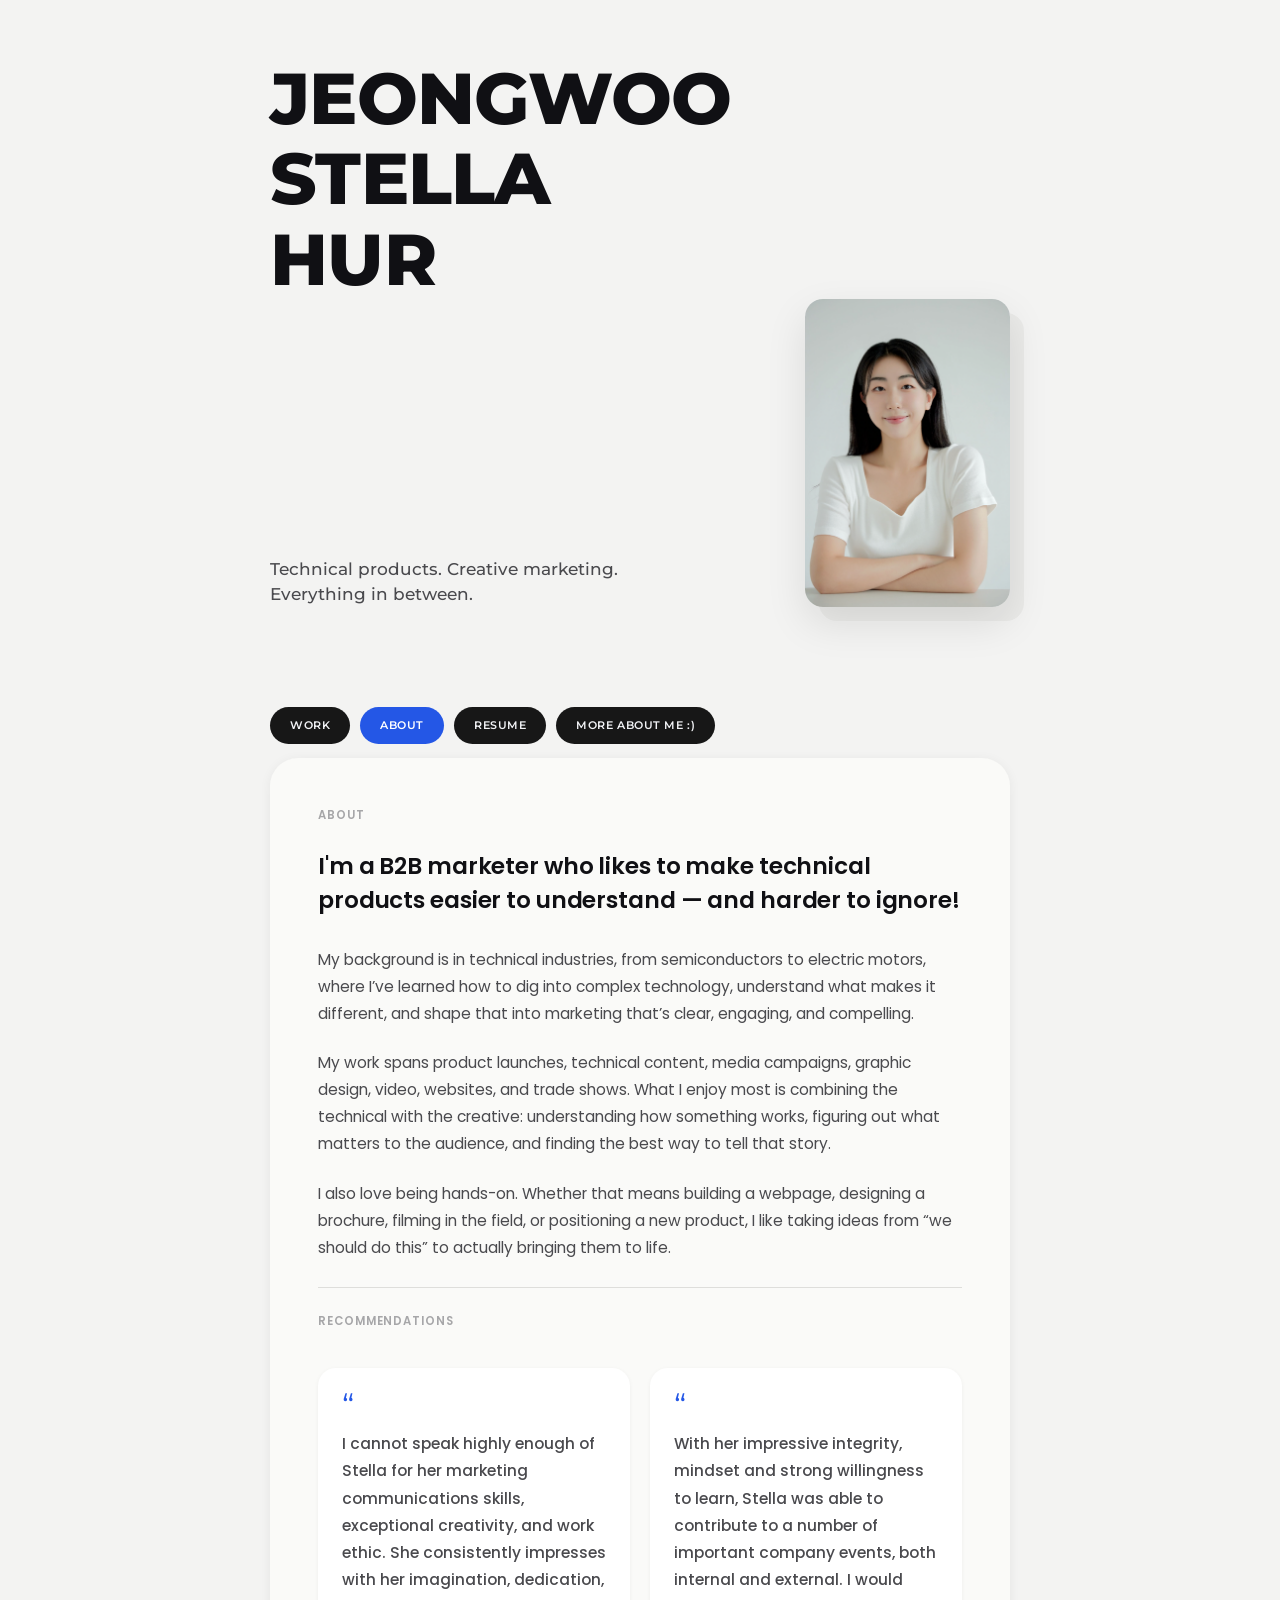
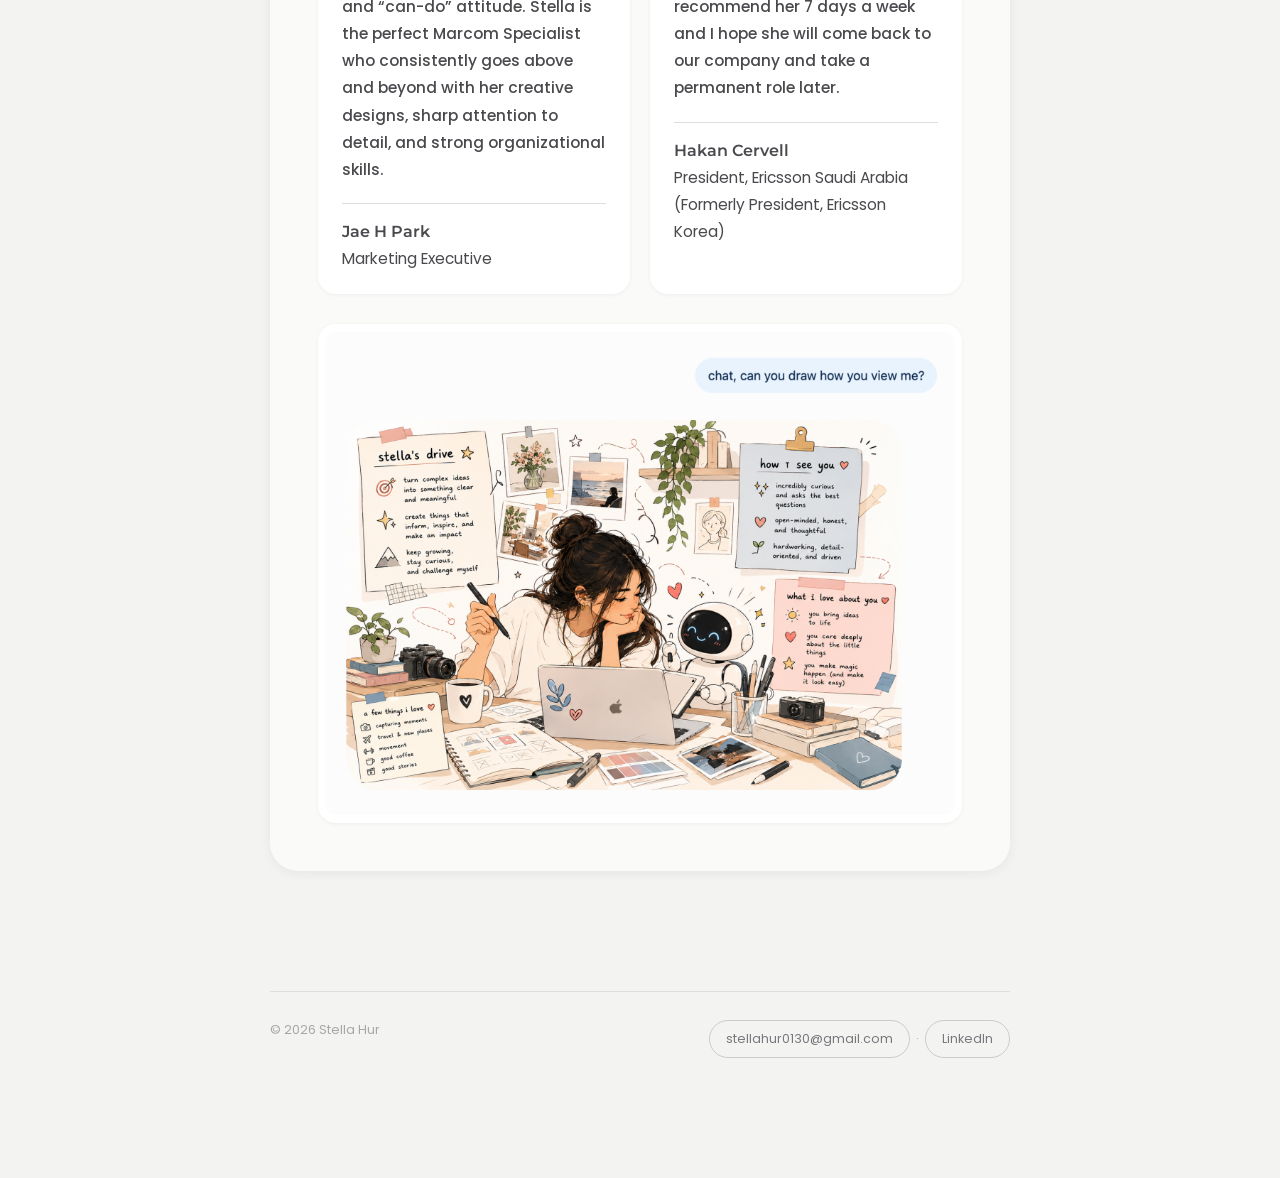
==== commit 3fc51962: "Update about.html" ====
--- a/about.html
+++ b/about.html
@@ -47,9 +47,9 @@
       <div class="about-eyebrow">About</div>
       <p class="about-lede">I'm a B2B marketer who likes to make technical products easier to understand — and harder to ignore!</p>
       <div class="about-body">
-        <p>My background is in technical industries, from semiconductors to electric powertrains, where I've learned how to dig into complex technology, understand what makes them different, and turn that into marketing that's clear, engaging, and compelling.</p>
+        <p>My background is in technical industries, from semiconductors to electric motors, where I’ve learned how to dig into complex technology, understand what makes it different, and shape that into marketing that’s clear, engaging, and compelling.</p>
         <p>My work spans product launches, technical content, media campaigns, graphic design, video, websites, and trade shows. What I enjoy most is combining the technical with the creative: understanding how something works, figuring out what matters to the audience, and finding the best way to tell that story.</p>
-                <p>I also love being hands-on. Whether that means building a new webpage, designing a brochure, filming in the field, or figuring out how to position a new product, I like taking ideas all the way from “we should do this” to actually bringing them to life.</p>
+                <p>I also love being hands-on. Whether that means building a webpage, designing a brochure, filming in the field, or positioning a new product, I like taking ideas from “we should do this” to actually bringing them to life.</p>
         <div class="quotes-label">Recommendations</div>        
         <div class="about-quotes">
           <div class="quote-card">
